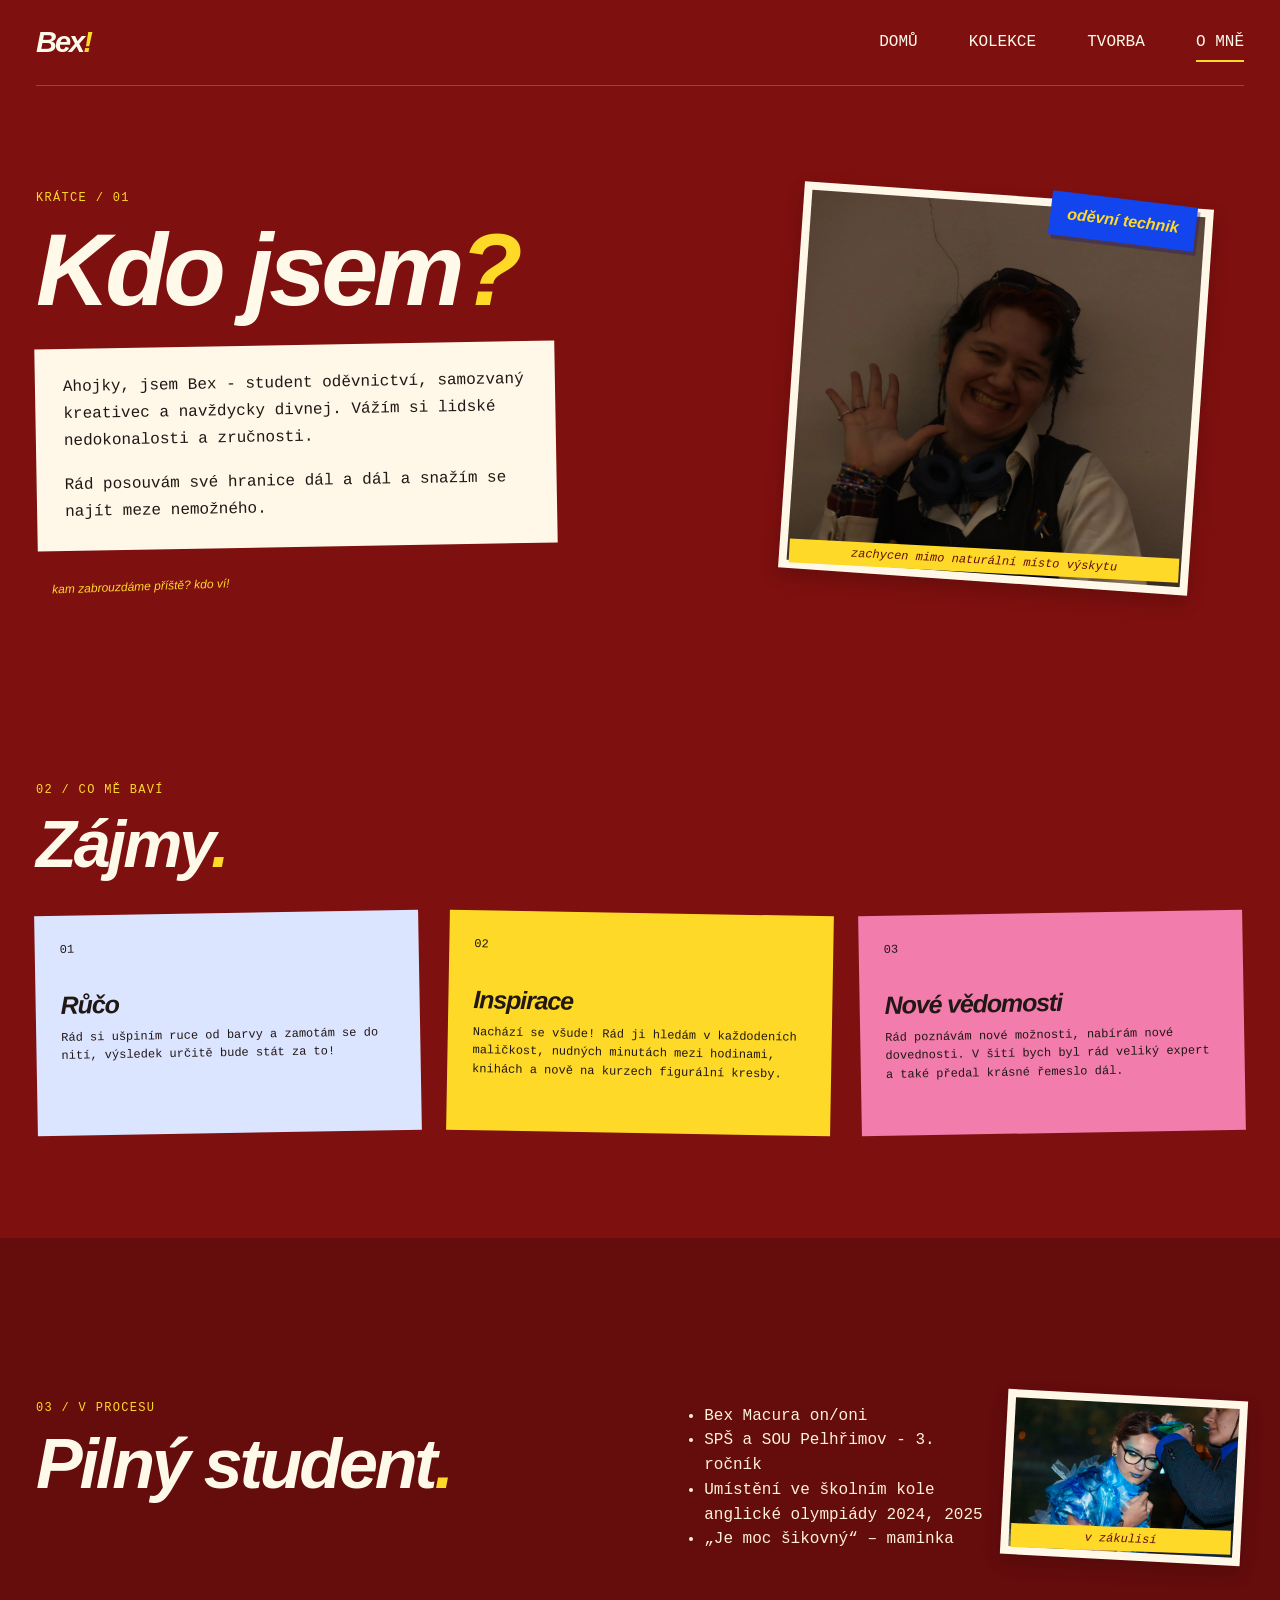
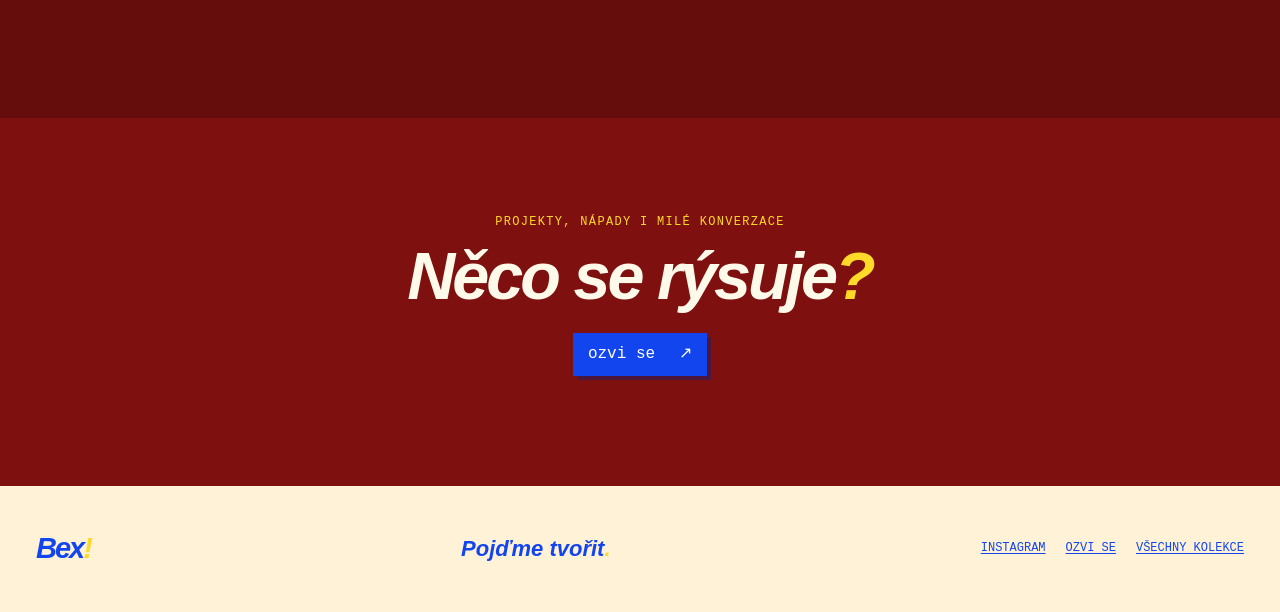
==== about.html @ c20b4b9c "Add new styles and HTML structure for gallery and home pages - Created new CSS files for collections" ====
<!doctype html>
<html lang="cs">
  <head>
    <meta charset="utf-8" />
    <meta name="viewport" content="width=device-width, initial-scale=1" />
    <meta
      name="description"
      content="Poznejte Bex, studenta módy a výtvarné tvorby, který rád experimentuje s oblečením a barvami." />
    <title>O mně — Bex!</title>
    <link rel="stylesheet" href="css/styles.css" />
    <link rel="icon" type="image/x-icon" href="assets/favicon/favicon.ico" />
    <link rel="shortcut icon" href="assets/favicon/favicon.ico" />
    <link rel="apple-touch-icon" href="assets/favicon/favicon.ico" />
  </head>
  <body class="page page-about">
    <header class="site-header">
      <a class="wordmark" href="index.html" aria-label="Bex! – úvodní stránka"
        >Bex<span>!</span></a
      >
      <input class="menu-toggle" type="checkbox" id="menu-toggle" />
      <label
        class="menu-button"
        for="menu-toggle"
        aria-label="Otevřít nebo zavřít navigaci">
        <span></span><span></span>
      </label>
      <nav class="site-nav" aria-label="Hlavní navigace">
        <a href="index.html">Domů</a>
        <a href="collections.html">Kolekce</a>
        <a href="gallery.html">Tvorba</a>
        <a class="is-current" href="about.html" aria-current="page">O mně</a>
      </nav>
    </header>

    <main>
      <section class="about-hero page-wrap">
        <div class="about-copy">
          <p class="eyebrow">krátce / 01</p>
          <h1>Kdo jsem<span class="period">?</span></h1>
          <div class="paper-note note-cream">
            <p>
              Ahojky, jsem Bex - student oděvnictví, samozvaný kreativec a
              navždycky divnej. Vážím si lidské nedokonalosti a zručnosti.
            </p>
            <p>
              Rád posouvám své hranice dál a dál a snažím se najít meze
              nemožného.
            </p>
          </div>
          <p class="hand-note">kam zabrouzdáme příště? kdo ví!</p>
        </div>
        <figure class="paper-photo about-portrait photo-slot has-image">
          <img
            src="assets/images/about-1.webp"
            alt="Bex na portrétní fotografii"
            loading="lazy"
            decoding="async" />
          <span class="photo-caption"
            >zachycen mimo naturální místo výskytu</span
          >
        </figure>
        <span class="sticker sticker-blue about-sticker">oděvní technik</span>
      </section>

      <section class="about-values page-wrap">
        <div class="section-heading">
          <p class="eyebrow">02 / Co mě baví</p>
          <h2>Zájmy<span class="period">.</span></h2>
        </div>
        <div class="values-grid">
          <article class="value-card value-blue">
            <span class="value-number">01</span>
            <h3>Růčo</h3>
            <p>
              Rád si ušpiním ruce od barvy a zamotám se do nití, výsledek určitě
              bude stát za to!
            </p>
          </article>
          <article class="value-card value-yellow">
            <span class="value-number">02</span>
            <h3>Inspirace</h3>
            <p>
              Nachází se všude! Rád ji hledám v každodeních maličkost, nudných
              minutách mezi hodinami, knihách a nově na kurzech figurální
              kresby.
            </p>
          </article>
          <article class="value-card value-pink">
            <span class="value-number">03</span>
            <h3>Nové vědomosti</h3>
            <p>
              Rád poznávám nové možnosti, nabírám nové dovednosti. V šití bych
              byl rád veliký expert a také předal krásné řemeslo dál.
            </p>
          </article>
        </div>
      </section>

      <section class="about-education">
        <div class="page-wrap education-layout">
          <div>
            <p class="eyebrow">03 / v procesu</p>
            <h2>Pilný student<span class="period">.</span></h2>
          </div>
          <div class="education-copy">
            <ul>
              <li>Bex Macura on/oni</li>
              <li>SPŠ a SOU Pelhřimov - 3. ročník</li>
              <li>Umístění ve školním kole anglické olympiády 2024, 2025</li>
              <li>„Je moc šikovný“ – maminka</li>
            </ul>
            <figure class="paper-photo small-photo photo-slot has-image">
              <img
                src="assets/images/about-2.webp"
                alt="Bex při přípravě modrého modelu v zákulisí"
                loading="lazy"
                decoding="async" />
              <span class="photo-caption">v zákulisí</span>
            </figure>
          </div>
        </div>
      </section>

      <section class="about-contact page-wrap">
        <p class="eyebrow">Projekty, nápady i milé konverzace</p>
        <h2>Něco se rýsuje<span class="period">?</span></h2>
        <a
          class="button button-blue"
          href="https://www.instagram.com/creations__bexx"
          >ozvi se <span aria-hidden="true">&nearr;</span></a
        >
      </section>
    </main>

    <footer class="site-footer">
      <div class="page-wrap footer-inner">
        <a class="wordmark" href="index.html">Bex<span>!</span></a>
        <p>Pojďme tvořit<span class="period">.</span></p>
        <nav class="footer-links" aria-label="Footer navigation">
          <a href="https://www.instagram.com/creations__bexx">Instagram</a>
          <a href="mailto:macurabex@gmail.com">Ozvi se</a>
          <a href="collections.html">Všechny kolekce</a>
        </nav>
      </div>
    </footer>
  </body>
</html>
---- css/styles.css ----
@import url("base.css");
@import url("home.css");
@import url("gallery.css");
@import url("about.css");
@import url("collections.css");
@import url("responsive.css");
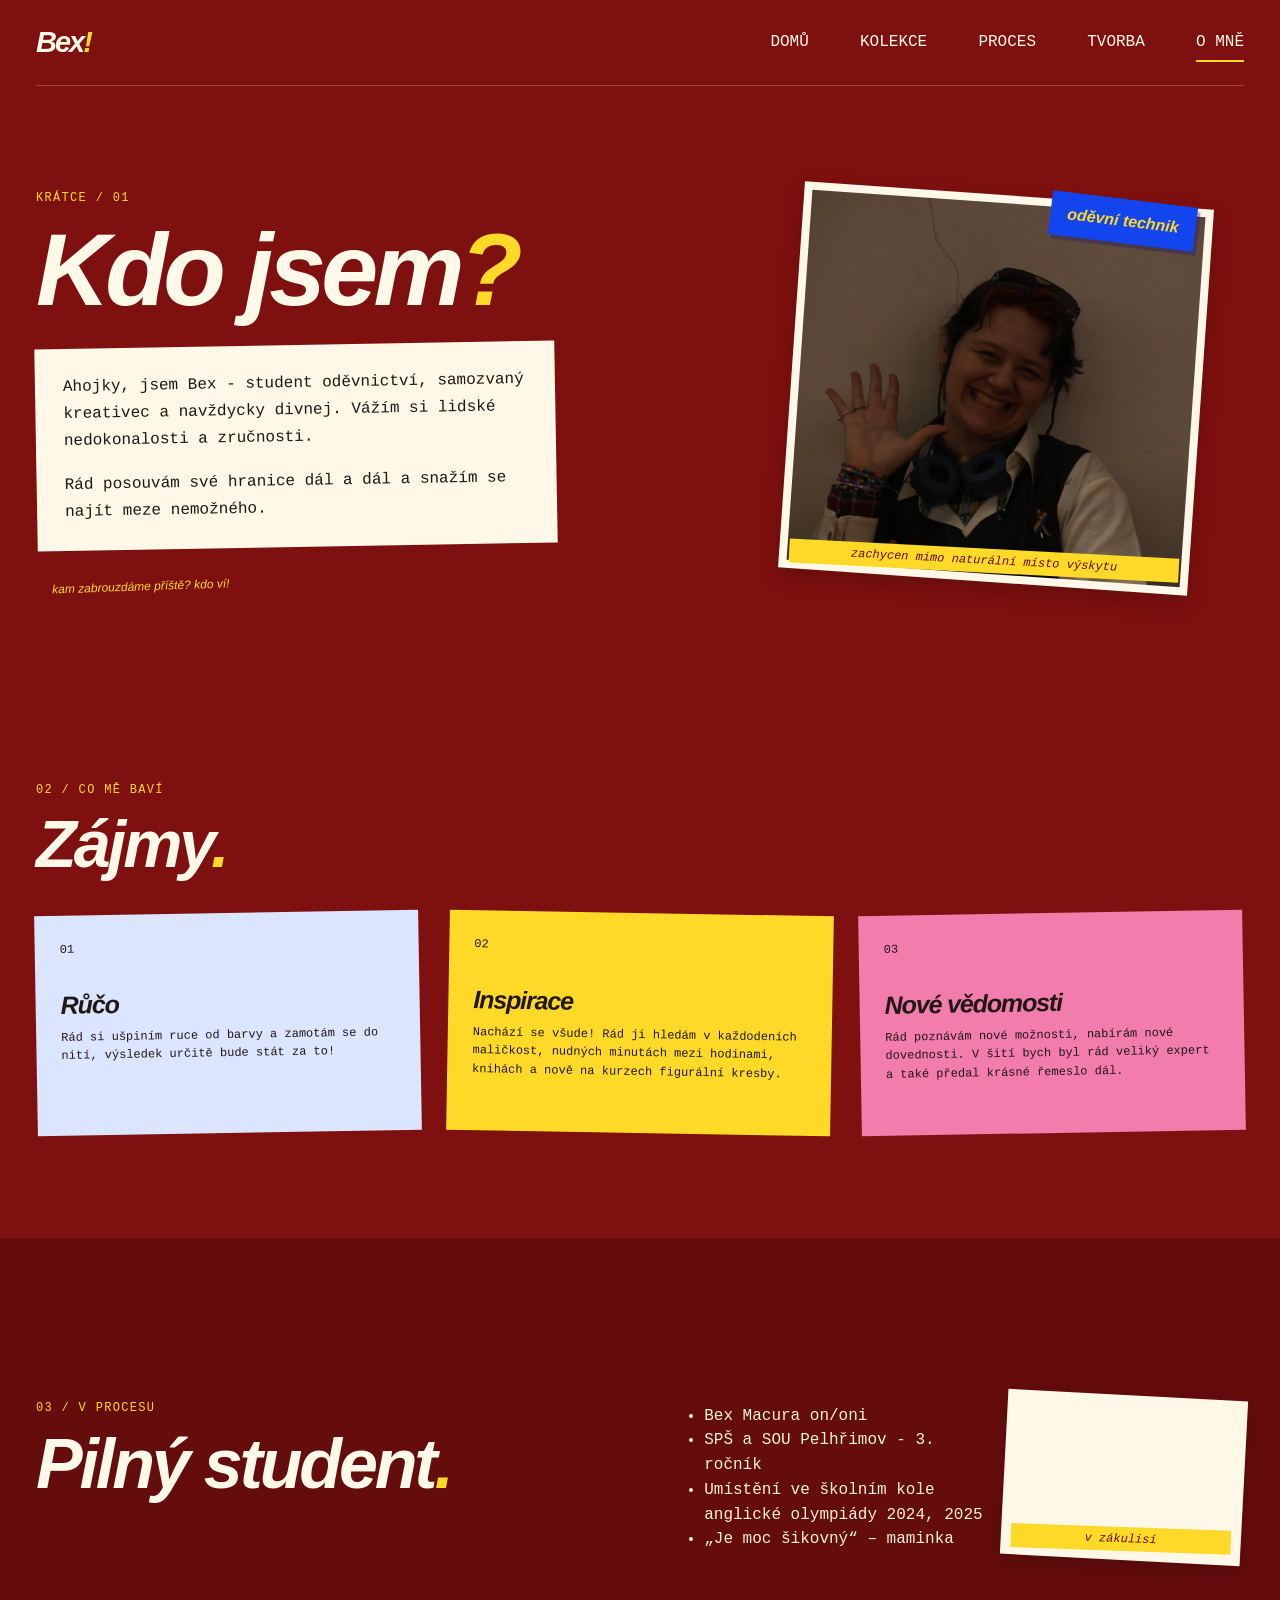
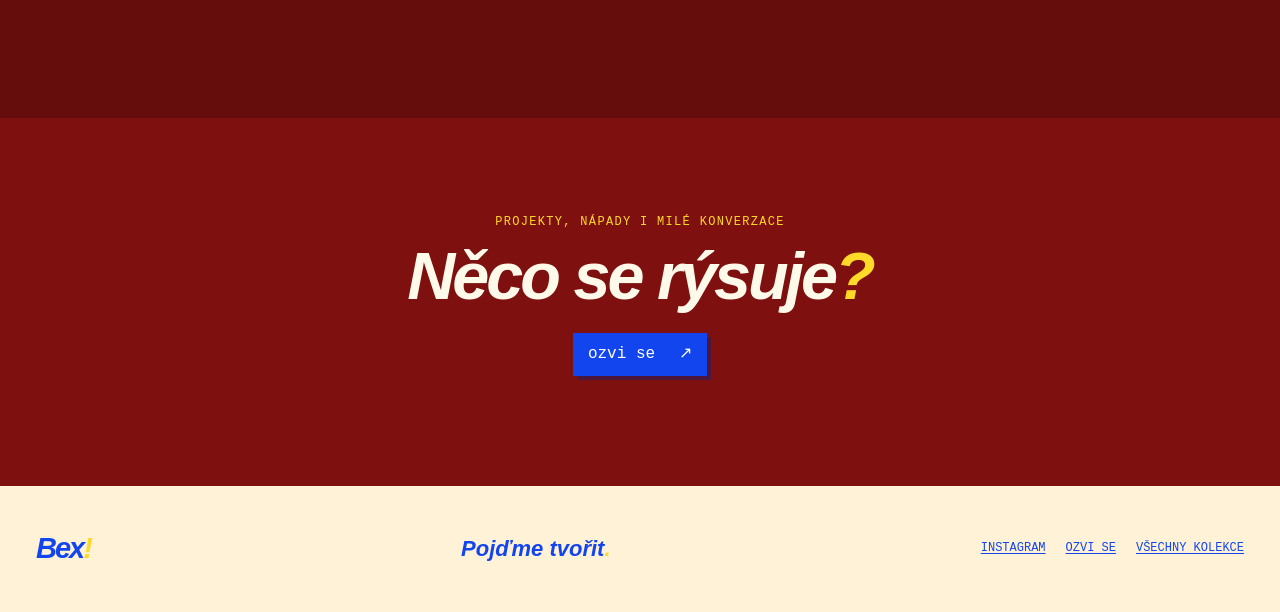
==== commit 79ff281b: "Add process page and update navigation links across multiple pages" ====
--- a/about.html
+++ b/about.html
@@ -27,6 +27,7 @@
       <nav class="site-nav" aria-label="Hlavní navigace">
         <a href="index.html">Domů</a>
         <a href="collections.html">Kolekce</a>
+        <a href="process.html">Proces</a>
         <a href="gallery.html">Tvorba</a>
         <a class="is-current" href="about.html" aria-current="page">O mně</a>
       </nav>
--- a/css/styles.css
+++ b/css/styles.css
@@ -3,4 +3,5 @@
 @import url("gallery.css");
 @import url("about.css");
 @import url("collections.css");
+@import url("process.css");
 @import url("responsive.css");
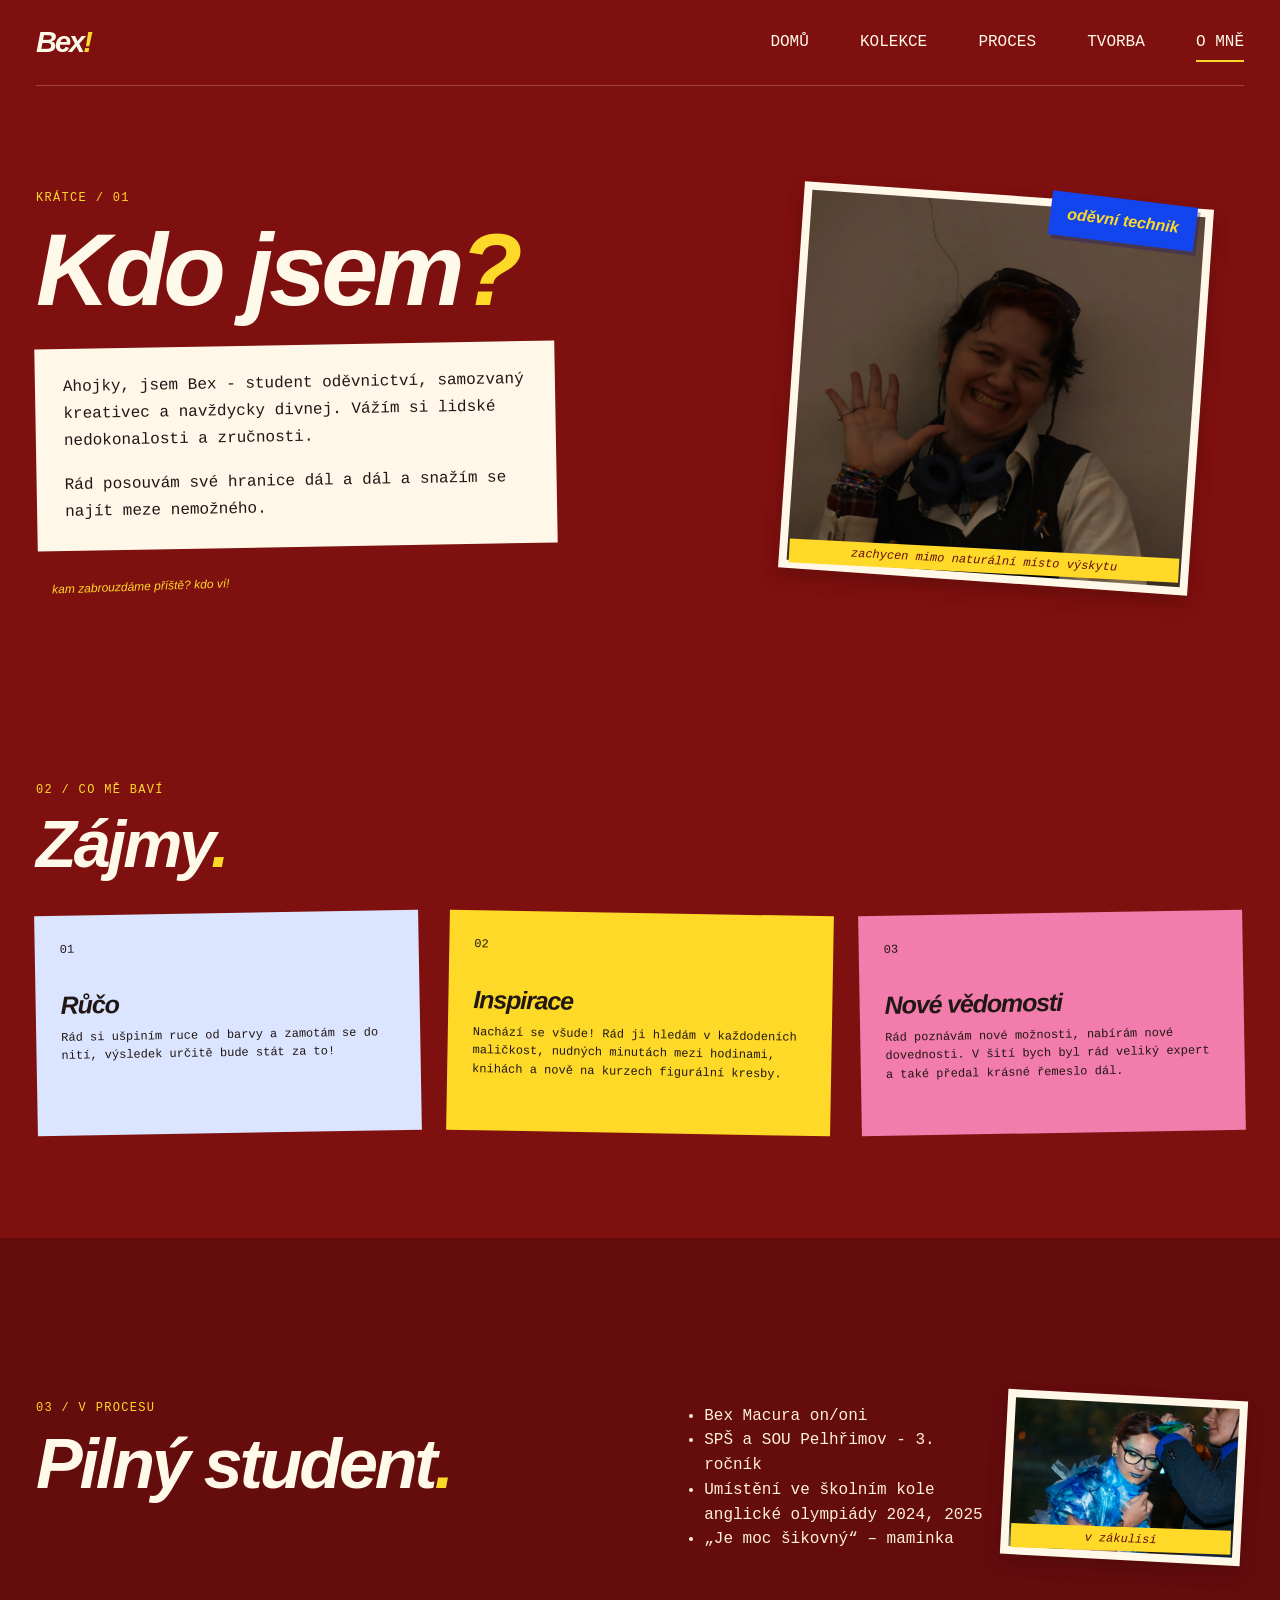
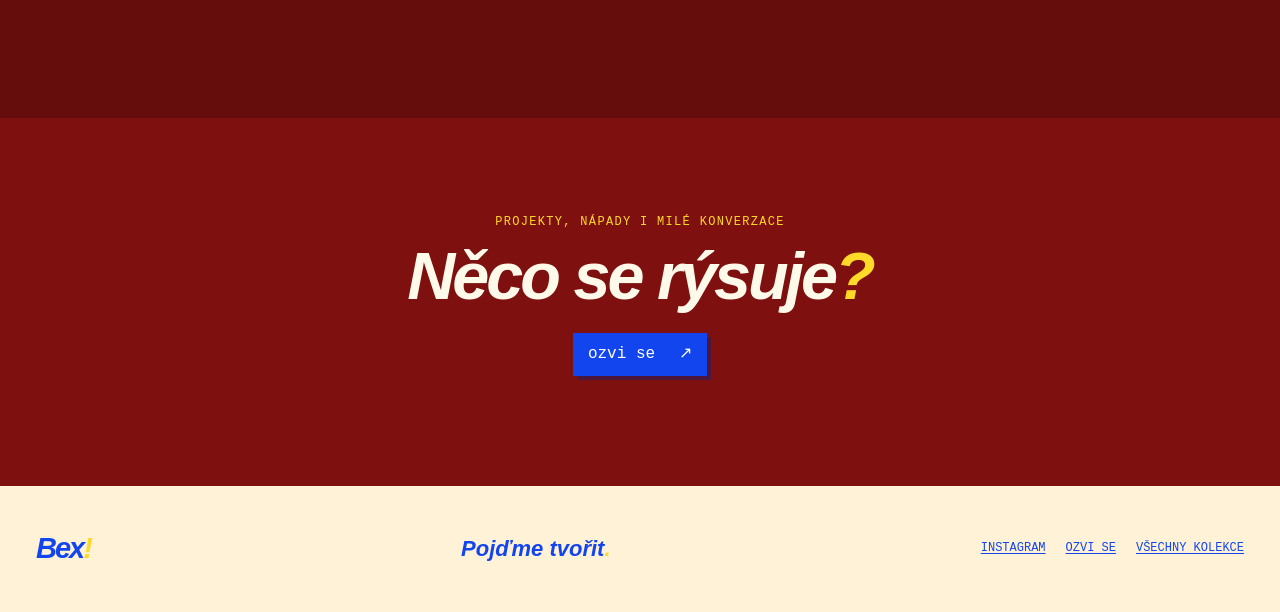
==== commit 47779a5c: "Refactor navigation button for accessibility and update styles across multiple pages" ====
--- a/about.html
+++ b/about.html
@@ -20,9 +20,9 @@
       <input class="menu-toggle" type="checkbox" id="menu-toggle" />
       <label
         class="menu-button"
-        for="menu-toggle"
-        aria-label="Otevřít nebo zavřít navigaci">
-        <span></span><span></span>
+        for="menu-toggle">
+        <span aria-hidden="true"></span><span aria-hidden="true"></span>
+        <span class="visually-hidden">Přepnout hlavní navigaci</span>
       </label>
       <nav class="site-nav" aria-label="Hlavní navigace">
         <a href="index.html">Domů</a>
